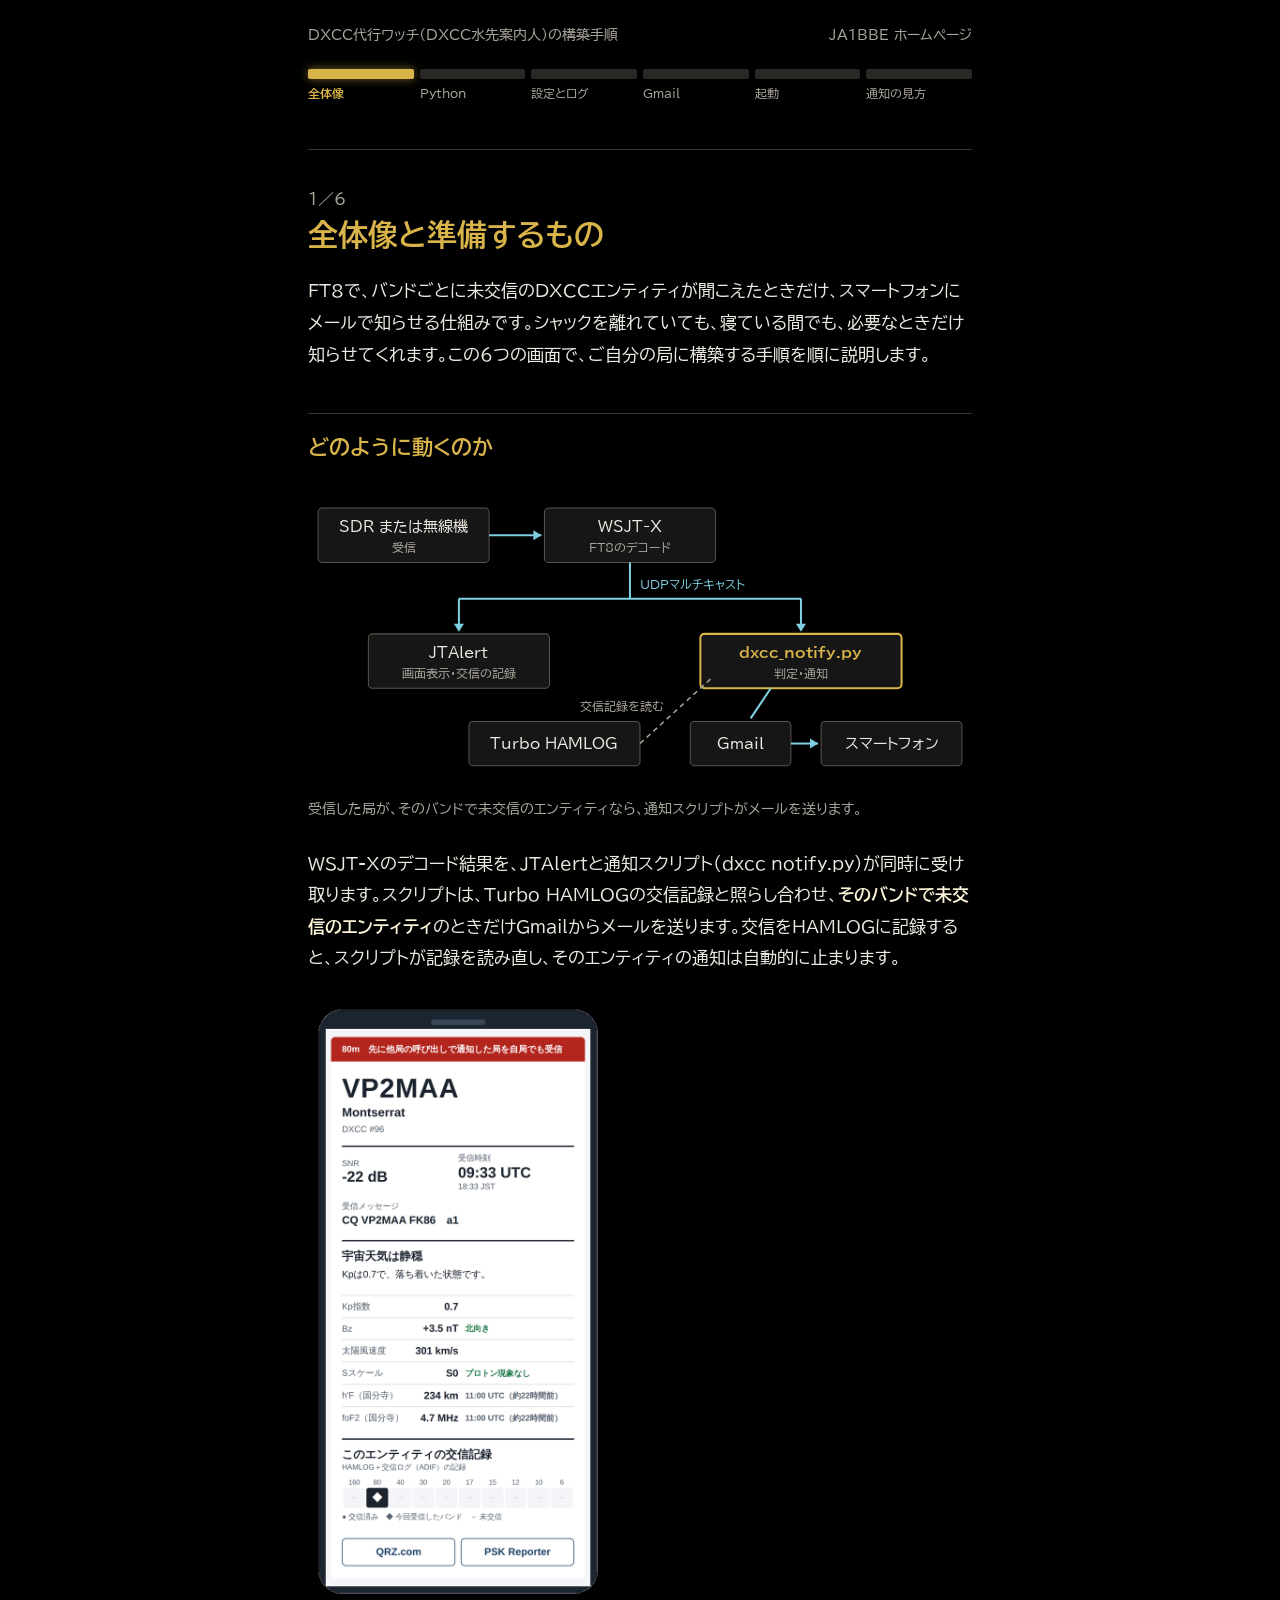
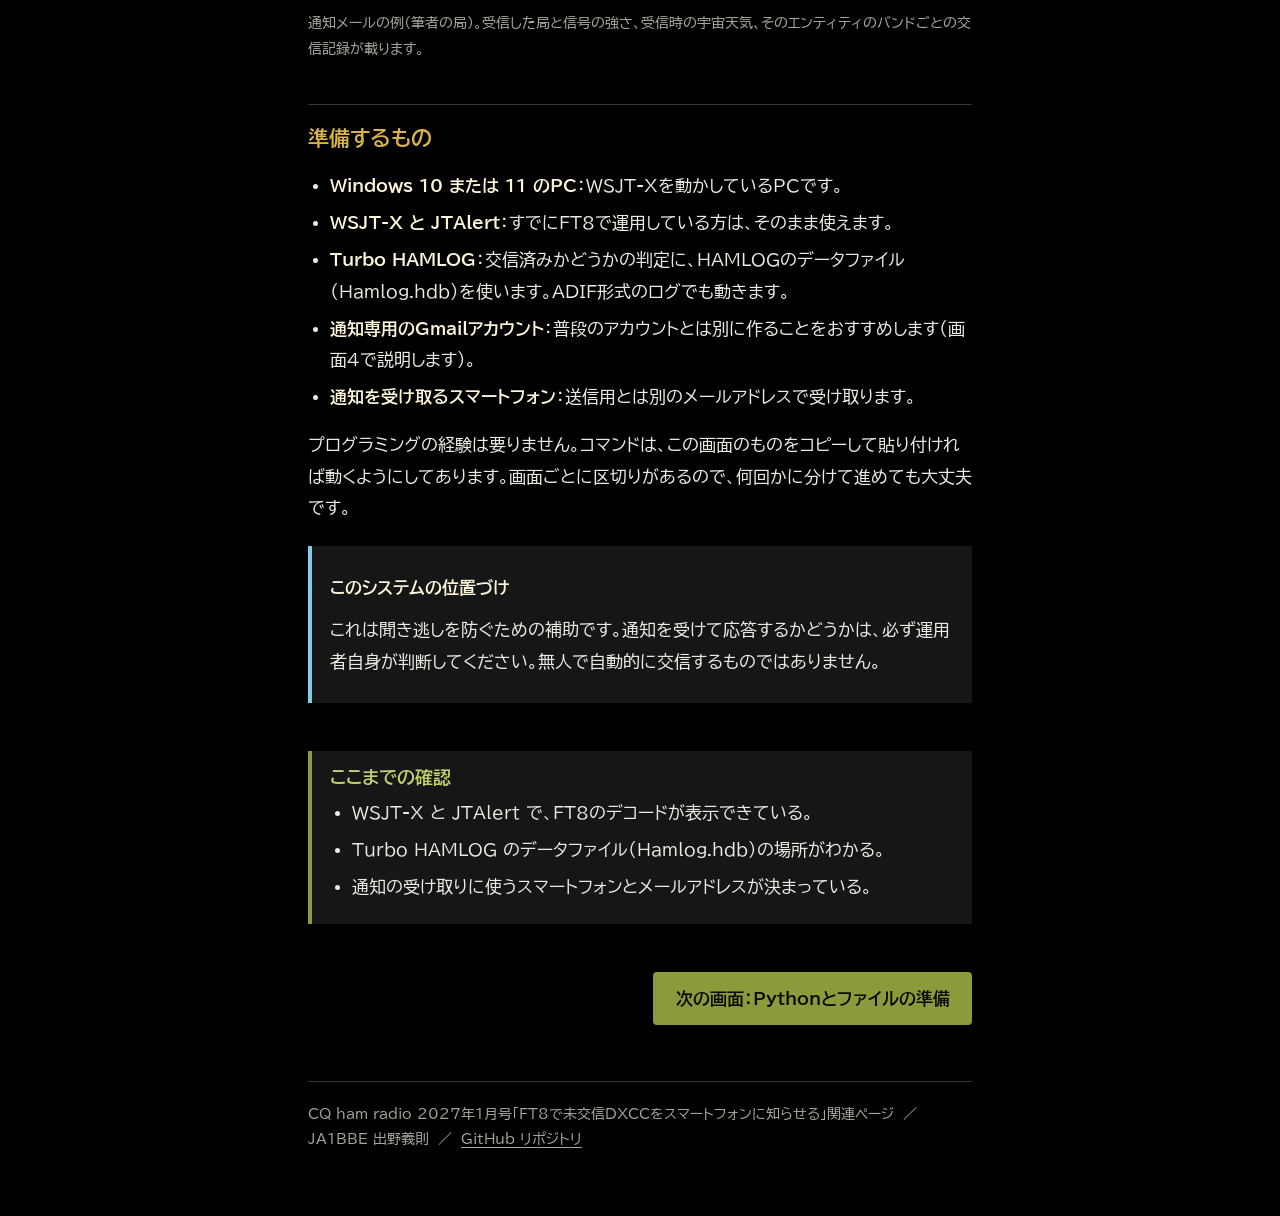
==== docs/index.html @ 47eeafa1 "Add files via upload" ====
<!DOCTYPE html>
<html lang="ja">
<head>
<meta charset="utf-8">
<meta name="viewport" content="width=device-width, initial-scale=1, viewport-fit=cover">
<title>全体像と準備するもの（1／6）｜DXCC代行ワッチの構築手順</title>
<link rel="preconnect" href="https://fonts.googleapis.com">
<link rel="preconnect" href="https://fonts.gstatic.com" crossorigin>
<link href="https://fonts.googleapis.com/css2?family=BIZ+UDGothic&family=BIZ+UDPGothic:wght@400;700&display=swap" rel="stylesheet">
<link rel="stylesheet" href="style.css">
</head>
<body>
<div class="wrap">
<header class="top">
<div class="site"><a href="index.html">DXCC代行ワッチ（DXCC水先案内人）の構築手順</a><a href="https://ja1bbe.wixsite.com/mysite">JA1BBE ホームページ</a></div>
<nav aria-label="手順の進み具合"><ol class="meter"><li class="now"><a href="index.html" aria-current="step"><span>全体像</span></a></li><li class=""><a href="step2.html"><span>Python</span></a></li><li class=""><a href="step3.html"><span>設定とログ</span></a></li><li class=""><a href="step4.html"><span>Gmail</span></a></li><li class=""><a href="step5.html"><span>起動</span></a></li><li class=""><a href="step6.html"><span>通知の見方</span></a></li></ol></nav>
</header>
<main>
<p class="step">1／6</p>
<h1>全体像と準備するもの</h1>

<p class="lead">FT8で、バンドごとに未交信のDXCCエンティティが聞こえたときだけ、スマートフォンにメールで知らせる仕組みです。シャックを離れていても、寝ている間でも、必要なときだけ知らせてくれます。この6つの画面で、ご自分の局に構築する手順を順に説明します。</p>

<h2>どのように動くのか</h2>
<figure>
<svg viewBox="0 0 660 300" role="img" aria-label="システム構成図。受信機からWSJT-Xへ、WSJT-XからUDPマルチキャストでJTAlertと通知スクリプトへ、通知スクリプトからGmail経由でスマートフォンへ。通知スクリプトはHAMLOGの交信記録を読む。">
 <g font-family="BIZ UDPGothic, sans-serif" font-size="15" fill="#EDEAE2">
  <rect x="10" y="20" width="170" height="54" rx="4" fill="#161616" stroke="#5A554B"/>
  <text x="95" y="44" text-anchor="middle">SDR または無線機</text><text x="95" y="64" text-anchor="middle" font-size="12" fill="#A9A59B">受信</text>
  <rect x="235" y="20" width="170" height="54" rx="4" fill="#161616" stroke="#5A554B"/>
  <text x="320" y="44" text-anchor="middle">WSJT-X</text><text x="320" y="64" text-anchor="middle" font-size="12" fill="#A9A59B">FT8のデコード</text>
  <line x1="180" y1="47" x2="232" y2="47" stroke="#7FCFE3" stroke-width="2"/><path d="M232 47 l-8 -5 v10z" fill="#7FCFE3"/>
  <line x1="320" y1="74" x2="320" y2="110" stroke="#7FCFE3" stroke-width="2"/>
  <text x="330" y="100" font-size="12" fill="#7FCFE3">UDPマルチキャスト</text>
  <line x1="150" y1="110" x2="490" y2="110" stroke="#7FCFE3" stroke-width="2"/>
  <line x1="150" y1="110" x2="150" y2="140" stroke="#7FCFE3" stroke-width="2"/><path d="M150 143 l-5 -8 h10z" fill="#7FCFE3"/>
  <line x1="490" y1="110" x2="490" y2="140" stroke="#7FCFE3" stroke-width="2"/><path d="M490 143 l-5 -8 h10z" fill="#7FCFE3"/>
  <rect x="60" y="145" width="180" height="54" rx="4" fill="#161616" stroke="#5A554B"/>
  <text x="150" y="169" text-anchor="middle">JTAlert</text><text x="150" y="189" text-anchor="middle" font-size="12" fill="#A9A59B">画面表示・交信の記録</text>
  <rect x="390" y="145" width="200" height="54" rx="4" fill="#161616" stroke="#D9B44A" stroke-width="2"/>
  <text x="490" y="169" text-anchor="middle" fill="#D9B44A" font-weight="700">dxcc_notify.py</text><text x="490" y="189" text-anchor="middle" font-size="12" fill="#A9A59B">判定・通知</text>
  <rect x="380" y="232" width="100" height="44" rx="4" fill="#161616" stroke="#5A554B"/><text x="430" y="259" text-anchor="middle">Gmail</text>
  <rect x="510" y="232" width="140" height="44" rx="4" fill="#161616" stroke="#5A554B"/><text x="580" y="259" text-anchor="middle">スマートフォン</text>
  <line x1="460" y1="199" x2="440" y2="229" stroke="#7FCFE3" stroke-width="2"/>
  <line x1="480" y1="254" x2="507" y2="254" stroke="#7FCFE3" stroke-width="2"/><path d="M507 254 l-8 -5 v10z" fill="#7FCFE3"/>
  <rect x="160" y="232" width="170" height="44" rx="4" fill="#161616" stroke="#5A554B"/><text x="245" y="259" text-anchor="middle">Turbo HAMLOG</text>
  <line x1="330" y1="254" x2="400" y2="190" stroke="#A9A59B" stroke-width="1.5" stroke-dasharray="5 4"/>
  <text x="270" y="222" font-size="12" fill="#A9A59B">交信記録を読む</text>
 </g>
</svg>
<figcaption>受信した局が、そのバンドで未交信のエンティティなら、通知スクリプトがメールを送ります。</figcaption>
</figure>
<p>WSJT-Xのデコード結果を、JTAlertと通知スクリプト（dxcc_notify.py）が同時に受け取ります。スクリプトは、Turbo HAMLOGの交信記録と照らし合わせ、<strong>そのバンドで未交信のエンティティ</strong>のときだけGmailからメールを送ります。交信をHAMLOGに記録すると、スクリプトが記録を読み直し、そのエンティティの通知は自動的に止まります。</p>
<figure class="shot"><img src="img/notify-rx.png" alt="通知メールの例。80mでモントセラトのVP2MAAを受信したことを知らせ、SNR、受信時刻、受信メッセージ、宇宙天気、このエンティティの交信記録を示している。" width="640" loading="lazy"><figcaption>通知メールの例（筆者の局）。受信した局と信号の強さ、受信時の宇宙天気、そのエンティティのバンドごとの交信記録が載ります。</figcaption></figure>

<h2>準備するもの</h2>
<ul>
<li><strong>Windows 10 または 11 のPC</strong>：WSJT-Xを動かしているPCです。</li>
<li><strong>WSJT-X と JTAlert</strong>：すでにFT8で運用している方は、そのまま使えます。</li>
<li><strong>Turbo HAMLOG</strong>：交信済みかどうかの判定に、HAMLOGのデータファイル（Hamlog.hdb）を使います。ADIF形式のログでも動きます。</li>
<li><strong>通知専用のGmailアカウント</strong>：普段のアカウントとは別に作ることをおすすめします（画面4で説明します）。</li>
<li><strong>通知を受け取るスマートフォン</strong>：送信用とは別のメールアドレスで受け取ります。</li>
</ul>
<p>プログラミングの経験は要りません。コマンドは、この画面のものをコピーして貼り付ければ動くようにしてあります。画面ごとに区切りがあるので、何回かに分けて進めても大丈夫です。</p>

<div class="note"><p><strong>このシステムの位置づけ</strong></p><p>これは聞き逃しを防ぐための補助です。通知を受けて応答するかどうかは、必ず運用者自身が判断してください。無人で自動的に交信するものではありません。</p></div>

<div class="check"><h2>ここまでの確認</h2><ul>
<li>WSJT-X と JTAlert で、FT8のデコードが表示できている。</li>
<li>Turbo HAMLOG のデータファイル（Hamlog.hdb）の場所がわかる。</li>
<li>通知の受け取りに使うスマートフォンとメールアドレスが決まっている。</li></ul></div>

<div class="nav"><a class="btn next" href="step2.html">次の画面：Pythonとファイルの準備</a></div>
</main>
<footer>CQ ham radio 2027年1月号「FT8で未交信DXCCをスマートフォンに知らせる」関連ページ　／　JA1BBE 出野義則　／　<a href="https://github.com/ja1bbe/dxcc-pilot">GitHub リポジトリ</a></footer>
</div>
<script src="copy.js"></script>
</body>
</html>
---- docs/style.css ----
/* DXCC代行ワッチ 構築手順ページ（ホームページに合わせた黒背景・金色の見出し） */
:root {
  --bg: #000000;
  --panel: #161616;
  --ink: #EDEAE2;
  --sub: #A9A59B;
  --gold: #D9B44A;
  --olive: #8C9A3C;
  --coral: #E9806E;
  --aqua: #7FCFE3;
  --rule: #3A3732;
  color-scheme: dark;
}
* { box-sizing: border-box; }
html { scroll-padding-top: env(safe-area-inset-top, 0px); }
body {
  margin: 0;
  padding-top: env(safe-area-inset-top, 0px);
  padding-bottom: env(safe-area-inset-bottom, 0px);
  background: var(--bg);
  color: var(--ink);
  font-family: "BIZ UDPGothic", "Hiragino Sans", "Yu Gothic", Meiryo, sans-serif;
  font-size: 17px;
  line-height: 1.85;
  -webkit-text-size-adjust: 100%;
}
.wrap { max-width: 44rem; margin: 0 auto; padding: 0 1.25rem 4rem; }
a { color: var(--aqua); text-underline-offset: 3px; }
a:focus-visible, button:focus-visible { outline: 3px solid var(--aqua); outline-offset: 3px; }

/* 進み具合の表示 */
.top { padding: 1.4rem 0 1.6rem; border-bottom: 1px solid var(--rule); margin-bottom: 2.2rem; }
.site { display: flex; justify-content: space-between; align-items: baseline; gap: 1rem; flex-wrap: wrap;
        font-size: .9rem; color: var(--sub); }
.site a { color: var(--sub); text-decoration: none; }
.site a:hover { color: var(--ink); }
.meter { display: grid; grid-template-columns: repeat(6, 1fr); gap: 6px; margin-top: .9rem; list-style: none; padding: 0; }
.meter li a { display: block; text-decoration: none; color: var(--sub); font-size: .78rem; line-height: 1.3; }
.meter li a::before { content: ""; display: block; height: 10px; border-radius: 2px; background: #2A2824;
                      margin-bottom: .35rem; }
.meter li.done a::before { background: #6B5A26; }
.meter li.now a::before { background: var(--gold); box-shadow: 0 0 10px rgba(217,180,74,.55); }
.meter li.now a { color: var(--gold); font-weight: 700; }
@media (max-width: 560px) { .meter li a span { display: none; } }

h1, h2, h3 { color: var(--gold); font-weight: 700; line-height: 1.4; }
h1 { font-size: 1.85rem; margin: 0 0 .4rem; }
.step { color: var(--sub); font-size: 1rem; margin: 0; }
.lead { font-size: 1.08rem; margin: 1.2rem 0 2rem; }
h2 { font-size: 1.3rem; margin: 2.6rem 0 .6rem; padding-top: 1.2rem; border-top: 1px solid var(--rule); }
h3 { font-size: 1.08rem; margin: 1.8rem 0 .4rem; }
p { margin: .7rem 0; }
ol, ul { padding-left: 1.4rem; }
li { margin: .35rem 0; }
strong { color: #FFF6DA; }

/* コマンド（コピーボタン付き） */
.cmd { position: relative; margin: .9rem 0; }
.cmd pre { margin: 0; padding: .9rem 1rem; background: var(--panel); border: 1px solid var(--rule);
           border-radius: 4px; overflow-x: auto; font-family: "BIZ UDGothic", Consolas, "MS Gothic", monospace;
           font-size: .92rem; line-height: 1.6; color: #F3EFE4; white-space: pre; }
.cmd:not(.tree):not(.out) pre { padding-right: 4.8rem; }
.cmd button { position: absolute; top: .5rem; right: .5rem; font: inherit; font-size: .8rem; padding: .2rem .7rem;
              background: transparent; color: var(--aqua); border: 1px solid var(--aqua); border-radius: 3px; cursor: pointer; }
.cmd button.ok { color: var(--olive); border-color: var(--olive); }
code { font-family: "BIZ UDGothic", Consolas, monospace; font-size: .92em; background: var(--panel);
       padding: .05rem .35rem; border-radius: 3px; }
.out pre { color: var(--sub); }

/* 表 */
.tbl { overflow-x: auto; margin: 1rem 0; }
table { border-collapse: collapse; width: 100%; font-size: .95rem; }
th, td { text-align: left; vertical-align: top; padding: .5rem .7rem; border-bottom: 1px solid var(--rule); }
th { color: var(--gold); font-weight: 700; white-space: nowrap; }

/* 囲み */
.note, .warn, .check { margin: 1.4rem 0; padding: .9rem 1.1rem; border-left: 4px solid; background: var(--panel); }
.note { border-color: var(--aqua); }
.warn { border-color: var(--coral); }
.warn strong:first-child { color: var(--coral); }
.check { border-color: var(--olive); margin-top: 3rem; }
.check h2 { border: 0; margin: 0 0 .3rem; padding: 0; font-size: 1.15rem; color: #C4D06A; }
.check ul { margin: .4rem 0; }

/* 図 */
figure { margin: 1.6rem 0; }
figcaption { color: var(--sub); font-size: .88rem; margin-top: .4rem; }
.ph { border: 1px dashed #5A554B; padding: 2.2rem 1rem; text-align: center; color: var(--sub); font-size: .9rem; }
svg { max-width: 100%; height: auto; display: block; }
.tree pre { color: #F3EFE4; }

/* 前後の画面へ */
.nav { display: flex; justify-content: space-between; gap: 1rem; margin-top: 3rem; flex-wrap: wrap; }
.btn { display: inline-block; padding: .7rem 1.4rem; border-radius: 4px; font-weight: 700; text-decoration: none; }
.btn.next { background: var(--olive); color: #0A0A00; margin-left: auto; }
.btn.back { border: 1px solid var(--aqua); color: var(--aqua); }
.btn:hover { filter: brightness(1.12); }
footer { margin-top: 3.5rem; padding-top: 1.2rem; border-top: 1px solid var(--rule); color: var(--sub); font-size: .85rem; }
footer a { color: var(--sub); }
@media (prefers-reduced-motion: reduce) { * { transition: none !important; } }

/* 通知メールの画面（スマートフォンの縦長の図） */
.shot img { display: block; width: 100%; max-width: 300px; height: auto; border-radius: 6px; }
.shots { display: grid; grid-template-columns: repeat(auto-fit, minmax(190px, 1fr)); gap: 1.2rem; margin: 1.6rem 0; }
.shots figure { margin: 0; }
.shots img { display: block; width: 100%; height: auto; border-radius: 6px; }
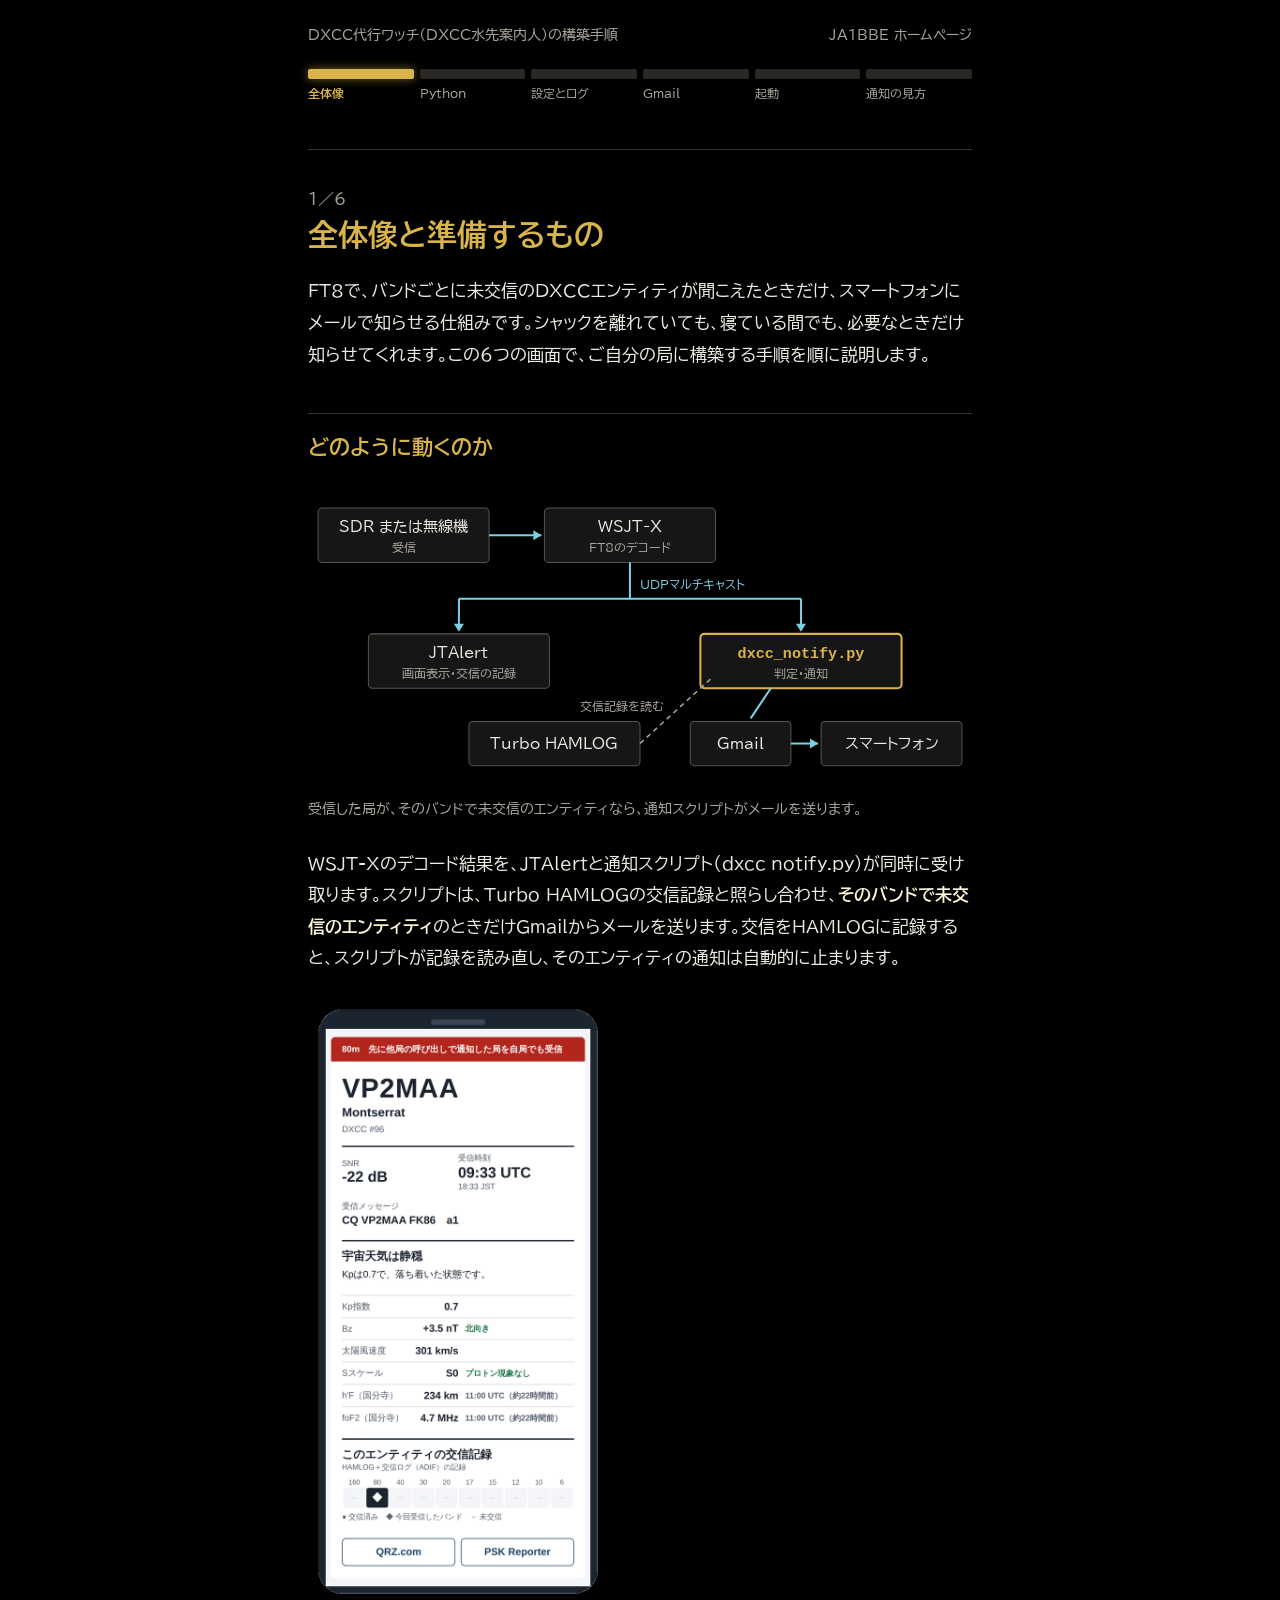
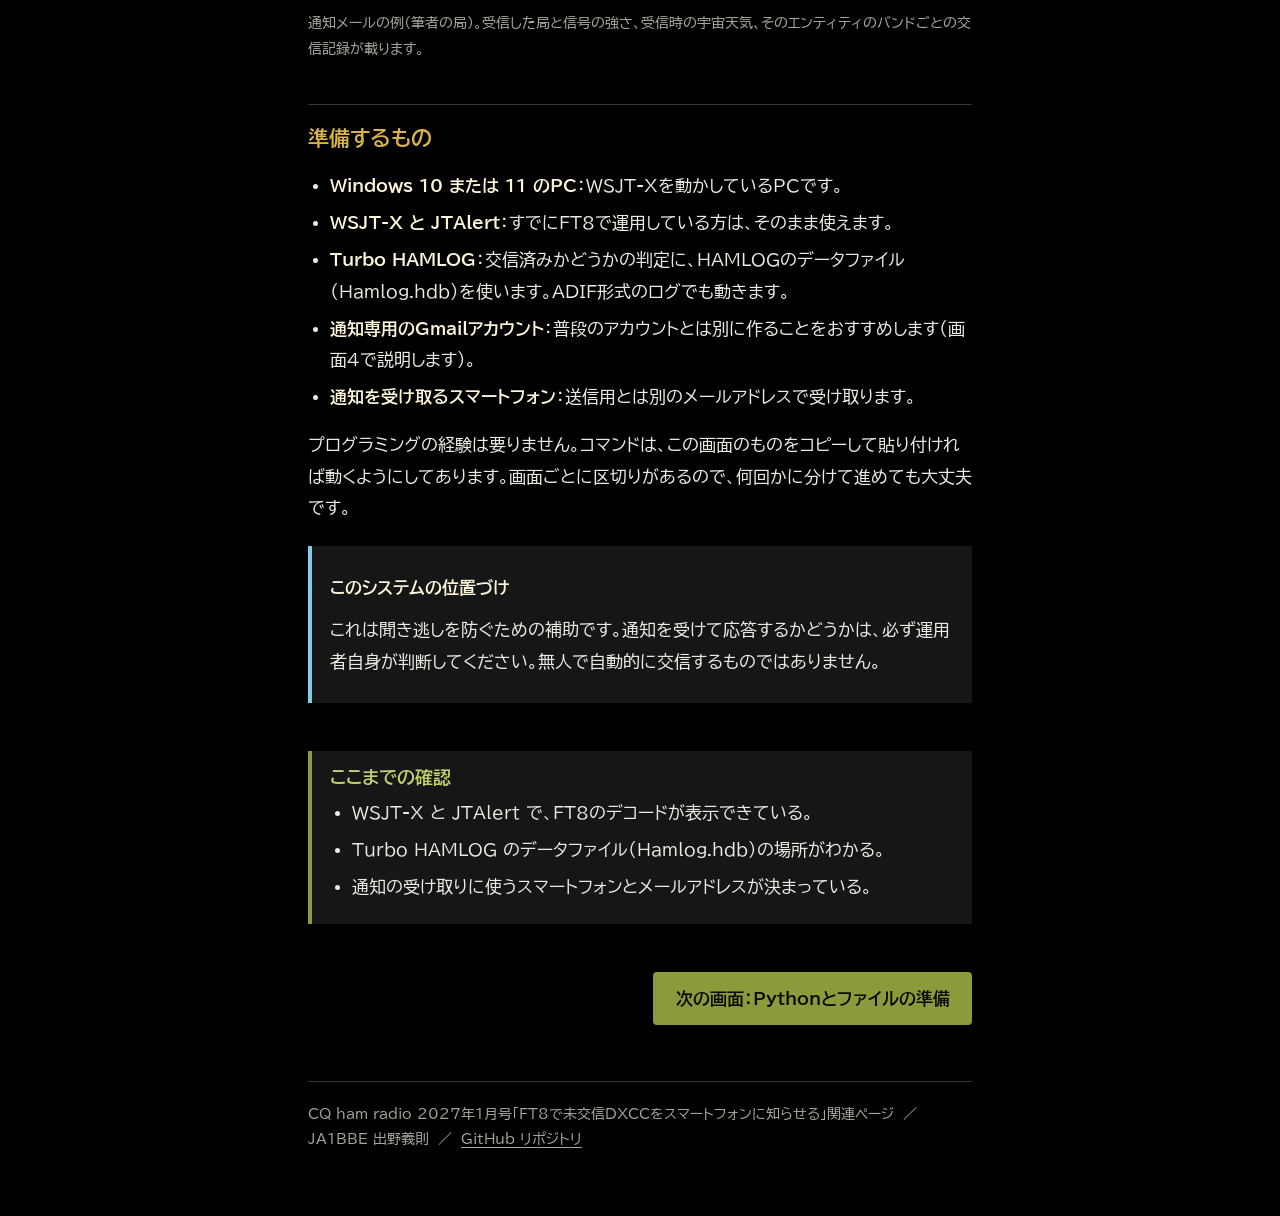
==== commit d15bb26c: "Add files via upload" ====
--- a/docs/index.html
+++ b/docs/index.html
@@ -38,7 +38,7 @@
   <rect x="60" y="145" width="180" height="54" rx="4" fill="#161616" stroke="#5A554B"/>
   <text x="150" y="169" text-anchor="middle">JTAlert</text><text x="150" y="189" text-anchor="middle" font-size="12" fill="#A9A59B">画面表示・交信の記録</text>
   <rect x="390" y="145" width="200" height="54" rx="4" fill="#161616" stroke="#D9B44A" stroke-width="2"/>
-  <text x="490" y="169" text-anchor="middle" fill="#D9B44A" font-weight="700">dxcc_notify.py</text><text x="490" y="189" text-anchor="middle" font-size="12" fill="#A9A59B">判定・通知</text>
+  <text x="490" y="169" text-anchor="middle" fill="#D9B44A" font-weight="700" font-family="Consolas, Menlo, monospace">dxcc_notify.py</text><text x="490" y="189" text-anchor="middle" font-size="12" fill="#A9A59B">判定・通知</text>
   <rect x="380" y="232" width="100" height="44" rx="4" fill="#161616" stroke="#5A554B"/><text x="430" y="259" text-anchor="middle">Gmail</text>
   <rect x="510" y="232" width="140" height="44" rx="4" fill="#161616" stroke="#5A554B"/><text x="580" y="259" text-anchor="middle">スマートフォン</text>
   <line x1="460" y1="199" x2="440" y2="229" stroke="#7FCFE3" stroke-width="2"/>
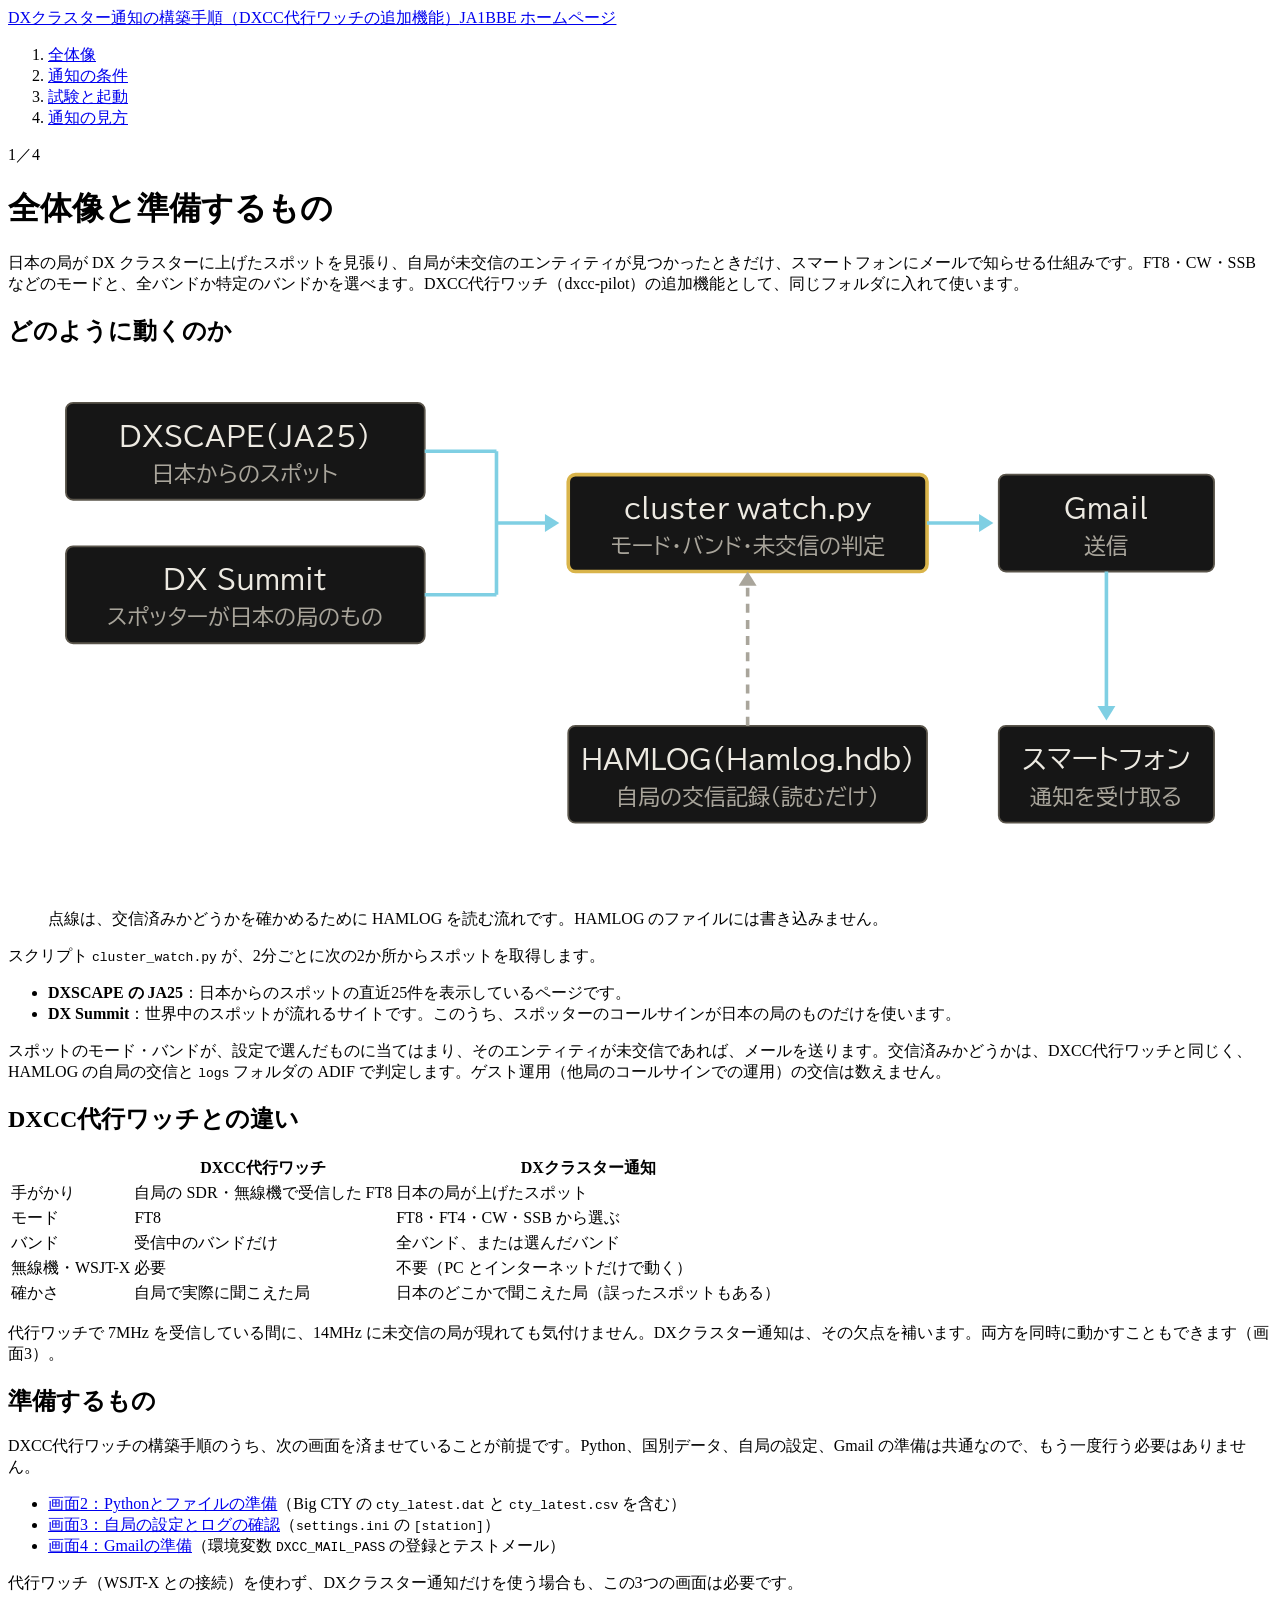
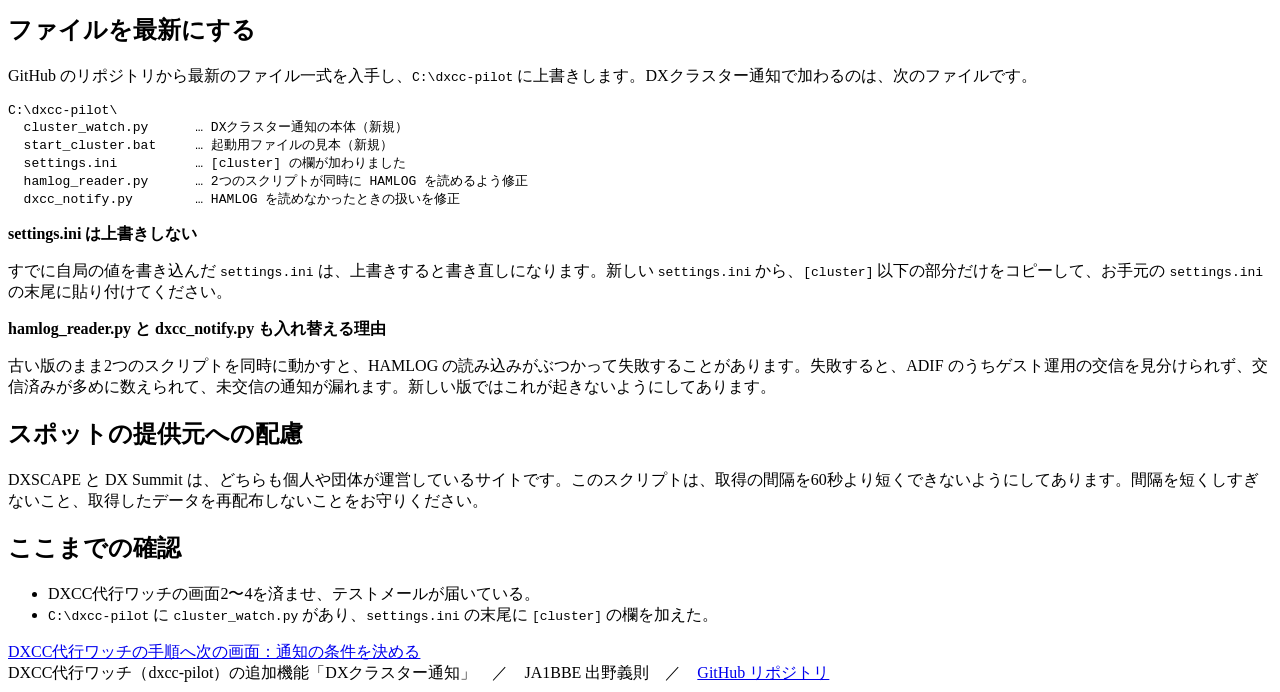
==== commit 2c45bdd6: "Add files via upload" ====
--- a/docs/index.html
+++ b/docs/index.html
@@ -3,77 +3,99 @@
 <head>
 <meta charset="utf-8">
 <meta name="viewport" content="width=device-width, initial-scale=1, viewport-fit=cover">
-<title>全体像と準備するもの（1／6）｜DXCC代行ワッチの構築手順</title>
+<title>全体像と準備するもの（1／4）｜DXクラスター通知の構築手順（DXCC代行ワッチの追加機能）</title>
 <link rel="preconnect" href="https://fonts.googleapis.com">
 <link rel="preconnect" href="https://fonts.gstatic.com" crossorigin>
 <link href="https://fonts.googleapis.com/css2?family=BIZ+UDGothic&family=BIZ+UDPGothic:wght@400;700&display=swap" rel="stylesheet">
-<link rel="stylesheet" href="style.css">
+<link rel="stylesheet" href="../style.css">
+<style>.meter { grid-template-columns: repeat(4, 1fr); }</style>
 </head>
 <body>
 <div class="wrap">
 <header class="top">
-<div class="site"><a href="index.html">DXCC代行ワッチ（DXCC水先案内人）の構築手順</a><a href="https://ja1bbe.wixsite.com/mysite">JA1BBE ホームページ</a></div>
-<nav aria-label="手順の進み具合"><ol class="meter"><li class="now"><a href="index.html" aria-current="step"><span>全体像</span></a></li><li class=""><a href="step2.html"><span>Python</span></a></li><li class=""><a href="step3.html"><span>設定とログ</span></a></li><li class=""><a href="step4.html"><span>Gmail</span></a></li><li class=""><a href="step5.html"><span>起動</span></a></li><li class=""><a href="step6.html"><span>通知の見方</span></a></li></ol></nav>
+<div class="site"><a href="index.html">DXクラスター通知の構築手順（DXCC代行ワッチの追加機能）</a><a href="https://ja1bbe.wixsite.com/mysite">JA1BBE ホームページ</a></div>
+<nav aria-label="手順の進み具合"><ol class="meter"><li class="now"><a href="index.html" aria-current="step"><span>全体像</span></a></li><li class=""><a href="step2.html"><span>通知の条件</span></a></li><li class=""><a href="step3.html"><span>試験と起動</span></a></li><li class=""><a href="step4.html"><span>通知の見方</span></a></li></ol></nav>
 </header>
 <main>
-<p class="step">1／6</p>
+<p class="step">1／4</p>
 <h1>全体像と準備するもの</h1>
 
-<p class="lead">FT8で、バンドごとに未交信のDXCCエンティティが聞こえたときだけ、スマートフォンにメールで知らせる仕組みです。シャックを離れていても、寝ている間でも、必要なときだけ知らせてくれます。この6つの画面で、ご自分の局に構築する手順を順に説明します。</p>
+<p class="lead">日本の局が DX クラスターに上げたスポットを見張り、自局が未交信のエンティティが見つかったときだけ、スマートフォンにメールで知らせる仕組みです。FT8・CW・SSB などのモードと、全バンドか特定のバンドかを選べます。DXCC代行ワッチ（dxcc-pilot）の追加機能として、同じフォルダに入れて使います。</p>
 
 <h2>どのように動くのか</h2>
 <figure>
-<svg viewBox="0 0 660 300" role="img" aria-label="システム構成図。受信機からWSJT-Xへ、WSJT-XからUDPマルチキャストでJTAlertと通知スクリプトへ、通知スクリプトからGmail経由でスマートフォンへ。通知スクリプトはHAMLOGの交信記録を読む。">
+<svg viewBox="0 0 660 300" role="img" aria-label="構成図。DXSCAPEとDX Summitの日本の局のスポットを、cluster_watch.py が定期的に取得し、HAMLOGの交信記録と比べて、未交信ならGmail経由でスマートフォンに知らせる。">
  <g font-family="BIZ UDPGothic, sans-serif" font-size="15" fill="#EDEAE2">
-  <rect x="10" y="20" width="170" height="54" rx="4" fill="#161616" stroke="#5A554B"/>
-  <text x="95" y="44" text-anchor="middle">SDR または無線機</text><text x="95" y="64" text-anchor="middle" font-size="12" fill="#A9A59B">受信</text>
-  <rect x="235" y="20" width="170" height="54" rx="4" fill="#161616" stroke="#5A554B"/>
-  <text x="320" y="44" text-anchor="middle">WSJT-X</text><text x="320" y="64" text-anchor="middle" font-size="12" fill="#A9A59B">FT8のデコード</text>
-  <line x1="180" y1="47" x2="232" y2="47" stroke="#7FCFE3" stroke-width="2"/><path d="M232 47 l-8 -5 v10z" fill="#7FCFE3"/>
-  <line x1="320" y1="74" x2="320" y2="110" stroke="#7FCFE3" stroke-width="2"/>
-  <text x="330" y="100" font-size="12" fill="#7FCFE3">UDPマルチキャスト</text>
-  <line x1="150" y1="110" x2="490" y2="110" stroke="#7FCFE3" stroke-width="2"/>
-  <line x1="150" y1="110" x2="150" y2="140" stroke="#7FCFE3" stroke-width="2"/><path d="M150 143 l-5 -8 h10z" fill="#7FCFE3"/>
-  <line x1="490" y1="110" x2="490" y2="140" stroke="#7FCFE3" stroke-width="2"/><path d="M490 143 l-5 -8 h10z" fill="#7FCFE3"/>
-  <rect x="60" y="145" width="180" height="54" rx="4" fill="#161616" stroke="#5A554B"/>
-  <text x="150" y="169" text-anchor="middle">JTAlert</text><text x="150" y="189" text-anchor="middle" font-size="12" fill="#A9A59B">画面表示・交信の記録</text>
-  <rect x="390" y="145" width="200" height="54" rx="4" fill="#161616" stroke="#D9B44A" stroke-width="2"/>
-  <text x="490" y="169" text-anchor="middle" fill="#D9B44A" font-weight="700" font-family="Consolas, Menlo, monospace">dxcc_notify.py</text><text x="490" y="189" text-anchor="middle" font-size="12" fill="#A9A59B">判定・通知</text>
-  <rect x="380" y="232" width="100" height="44" rx="4" fill="#161616" stroke="#5A554B"/><text x="430" y="259" text-anchor="middle">Gmail</text>
-  <rect x="510" y="232" width="140" height="44" rx="4" fill="#161616" stroke="#5A554B"/><text x="580" y="259" text-anchor="middle">スマートフォン</text>
-  <line x1="460" y1="199" x2="440" y2="229" stroke="#7FCFE3" stroke-width="2"/>
-  <line x1="480" y1="254" x2="507" y2="254" stroke="#7FCFE3" stroke-width="2"/><path d="M507 254 l-8 -5 v10z" fill="#7FCFE3"/>
-  <rect x="160" y="232" width="170" height="44" rx="4" fill="#161616" stroke="#5A554B"/><text x="245" y="259" text-anchor="middle">Turbo HAMLOG</text>
-  <line x1="330" y1="254" x2="400" y2="190" stroke="#A9A59B" stroke-width="1.5" stroke-dasharray="5 4"/>
-  <text x="270" y="222" font-size="12" fill="#A9A59B">交信記録を読む</text>
+  <rect x="10" y="20" width="200" height="54" rx="4" fill="#161616" stroke="#5A554B"/>
+  <text x="110" y="44" text-anchor="middle">DXSCAPE（JA25）</text><text x="110" y="64" text-anchor="middle" font-size="12" fill="#A9A59B">日本からのスポット</text>
+  <rect x="10" y="100" width="200" height="54" rx="4" fill="#161616" stroke="#5A554B"/>
+  <text x="110" y="124" text-anchor="middle">DX Summit</text><text x="110" y="144" text-anchor="middle" font-size="12" fill="#A9A59B">スポッターが日本の局のもの</text>
+  <line x1="210" y1="47" x2="250" y2="47" stroke="#7FCFE3" stroke-width="2"/><line x1="210" y1="127" x2="250" y2="127" stroke="#7FCFE3" stroke-width="2"/>
+  <line x1="250" y1="47" x2="250" y2="127" stroke="#7FCFE3" stroke-width="2"/><line x1="250" y1="87" x2="282" y2="87" stroke="#7FCFE3" stroke-width="2"/><path d="M285 87 l-8 -5 v10z" fill="#7FCFE3"/>
+  <rect x="290" y="60" width="200" height="54" rx="4" fill="#161616" stroke="#D9B44A" stroke-width="2"/>
+  <text x="390" y="84" text-anchor="middle">cluster_watch.py</text><text x="390" y="104" text-anchor="middle" font-size="12" fill="#A9A59B">モード・バンド・未交信の判定</text>
+  <rect x="290" y="200" width="200" height="54" rx="4" fill="#161616" stroke="#5A554B"/>
+  <text x="390" y="224" text-anchor="middle">HAMLOG（Hamlog.hdb）</text><text x="390" y="244" text-anchor="middle" font-size="12" fill="#A9A59B">自局の交信記録（読むだけ）</text>
+  <line x1="390" y1="200" x2="390" y2="117" stroke="#A9A59B" stroke-width="2" stroke-dasharray="5 4"/><path d="M390 114 l-5 8 h10z" fill="#A9A59B"/>
+  <rect x="530" y="60" width="120" height="54" rx="4" fill="#161616" stroke="#5A554B"/>
+  <text x="590" y="84" text-anchor="middle">Gmail</text><text x="590" y="104" text-anchor="middle" font-size="12" fill="#A9A59B">送信</text>
+  <line x1="490" y1="87" x2="524" y2="87" stroke="#7FCFE3" stroke-width="2"/><path d="M527 87 l-8 -5 v10z" fill="#7FCFE3"/>
+  <rect x="530" y="200" width="120" height="54" rx="4" fill="#161616" stroke="#5A554B"/>
+  <text x="590" y="224" text-anchor="middle">スマートフォン</text><text x="590" y="244" text-anchor="middle" font-size="12" fill="#A9A59B">通知を受け取る</text>
+  <line x1="590" y1="114" x2="590" y2="194" stroke="#7FCFE3" stroke-width="2"/><path d="M590 197 l-5 -8 h10z" fill="#7FCFE3"/>
  </g>
 </svg>
-<figcaption>受信した局が、そのバンドで未交信のエンティティなら、通知スクリプトがメールを送ります。</figcaption>
+<figcaption>点線は、交信済みかどうかを確かめるために HAMLOG を読む流れです。HAMLOG のファイルには書き込みません。</figcaption>
 </figure>
-<p>WSJT-Xのデコード結果を、JTAlertと通知スクリプト（dxcc_notify.py）が同時に受け取ります。スクリプトは、Turbo HAMLOGの交信記録と照らし合わせ、<strong>そのバンドで未交信のエンティティ</strong>のときだけGmailからメールを送ります。交信をHAMLOGに記録すると、スクリプトが記録を読み直し、そのエンティティの通知は自動的に止まります。</p>
-<figure class="shot"><img src="img/notify-rx.png" alt="通知メールの例。80mでモントセラトのVP2MAAを受信したことを知らせ、SNR、受信時刻、受信メッセージ、宇宙天気、このエンティティの交信記録を示している。" width="640" loading="lazy"><figcaption>通知メールの例（筆者の局）。受信した局と信号の強さ、受信時の宇宙天気、そのエンティティのバンドごとの交信記録が載ります。</figcaption></figure>
+<p>スクリプト <code>cluster_watch.py</code> が、2分ごとに次の2か所からスポットを取得します。</p>
+<ul>
+<li><strong>DXSCAPE の JA25</strong>：日本からのスポットの直近25件を表示しているページです。</li>
+<li><strong>DX Summit</strong>：世界中のスポットが流れるサイトです。このうち、スポッターのコールサインが日本の局のものだけを使います。</li>
+</ul>
+<p>スポットのモード・バンドが、設定で選んだものに当てはまり、そのエンティティが未交信であれば、メールを送ります。交信済みかどうかは、DXCC代行ワッチと同じく、HAMLOG の自局の交信と <code>logs</code> フォルダの ADIF で判定します。ゲスト運用（他局のコールサインでの運用）の交信は数えません。</p>
+
+<h2>DXCC代行ワッチとの違い</h2>
+<div class="tbl"><table>
+<tr><th></th><th>DXCC代行ワッチ</th><th>DXクラスター通知</th></tr>
+<tr><td>手がかり</td><td>自局の SDR・無線機で受信した FT8</td><td>日本の局が上げたスポット</td></tr>
+<tr><td>モード</td><td>FT8</td><td>FT8・FT4・CW・SSB から選ぶ</td></tr>
+<tr><td>バンド</td><td>受信中のバンドだけ</td><td>全バンド、または選んだバンド</td></tr>
+<tr><td>無線機・WSJT-X</td><td>必要</td><td>不要（PC とインターネットだけで動く）</td></tr>
+<tr><td>確かさ</td><td>自局で実際に聞こえた局</td><td>日本のどこかで聞こえた局（誤ったスポットもある）</td></tr>
+</table></div>
+<p>代行ワッチで 7MHz を受信している間に、14MHz に未交信の局が現れても気付けません。DXクラスター通知は、その欠点を補います。両方を同時に動かすこともできます（画面3）。</p>
 
 <h2>準備するもの</h2>
+<p>DXCC代行ワッチの構築手順のうち、次の画面を済ませていることが前提です。Python、国別データ、自局の設定、Gmail の準備は共通なので、もう一度行う必要はありません。</p>
 <ul>
-<li><strong>Windows 10 または 11 のPC</strong>：WSJT-Xを動かしているPCです。</li>
-<li><strong>WSJT-X と JTAlert</strong>：すでにFT8で運用している方は、そのまま使えます。</li>
-<li><strong>Turbo HAMLOG</strong>：交信済みかどうかの判定に、HAMLOGのデータファイル（Hamlog.hdb）を使います。ADIF形式のログでも動きます。</li>
-<li><strong>通知専用のGmailアカウント</strong>：普段のアカウントとは別に作ることをおすすめします（画面4で説明します）。</li>
-<li><strong>通知を受け取るスマートフォン</strong>：送信用とは別のメールアドレスで受け取ります。</li>
+<li><a href="../step2.html">画面2：Pythonとファイルの準備</a>（Big CTY の <code>cty_latest.dat</code> と <code>cty_latest.csv</code> を含む）</li>
+<li><a href="../step3.html">画面3：自局の設定とログの確認</a>（<code>settings.ini</code> の <code>[station]</code>）</li>
+<li><a href="../step4.html">画面4：Gmailの準備</a>（環境変数 <code>DXCC_MAIL_PASS</code> の登録とテストメール）</li>
 </ul>
-<p>プログラミングの経験は要りません。コマンドは、この画面のものをコピーして貼り付ければ動くようにしてあります。画面ごとに区切りがあるので、何回かに分けて進めても大丈夫です。</p>
+<p>代行ワッチ（WSJT-X との接続）を使わず、DXクラスター通知だけを使う場合も、この3つの画面は必要です。</p>
 
-<div class="note"><p><strong>このシステムの位置づけ</strong></p><p>これは聞き逃しを防ぐための補助です。通知を受けて応答するかどうかは、必ず運用者自身が判断してください。無人で自動的に交信するものではありません。</p></div>
+<h2>ファイルを最新にする</h2>
+<p>GitHub のリポジトリから最新のファイル一式を入手し、<code>C:\dxcc-pilot</code> に上書きします。DXクラスター通知で加わるのは、次のファイルです。</p>
+<div class="cmd tree"><pre>C:\dxcc-pilot\
+  cluster_watch.py      … DXクラスター通知の本体（新規）
+  start_cluster.bat     … 起動用ファイルの見本（新規）
+  settings.ini          … [cluster] の欄が加わりました
+  hamlog_reader.py      … 2つのスクリプトが同時に HAMLOG を読めるよう修正
+  dxcc_notify.py        … HAMLOG を読めなかったときの扱いを修正</pre></div>
+<div class="warn"><p><strong>settings.ini は上書きしない</strong></p><p>すでに自局の値を書き込んだ <code>settings.ini</code> は、上書きすると書き直しになります。新しい <code>settings.ini</code> から、<code>[cluster]</code> 以下の部分だけをコピーして、お手元の <code>settings.ini</code> の末尾に貼り付けてください。</p></div>
+<div class="note"><p><strong>hamlog_reader.py と dxcc_notify.py も入れ替える理由</strong></p><p>古い版のまま2つのスクリプトを同時に動かすと、HAMLOG の読み込みがぶつかって失敗することがあります。失敗すると、ADIF のうちゲスト運用の交信を見分けられず、交信済みが多めに数えられて、未交信の通知が漏れます。新しい版ではこれが起きないようにしてあります。</p></div>
+
+<h2>スポットの提供元への配慮</h2>
+<p>DXSCAPE と DX Summit は、どちらも個人や団体が運営しているサイトです。このスクリプトは、取得の間隔を60秒より短くできないようにしてあります。間隔を短くしすぎないこと、取得したデータを再配布しないことをお守りください。</p>
 
 <div class="check"><h2>ここまでの確認</h2><ul>
-<li>WSJT-X と JTAlert で、FT8のデコードが表示できている。</li>
-<li>Turbo HAMLOG のデータファイル（Hamlog.hdb）の場所がわかる。</li>
-<li>通知の受け取りに使うスマートフォンとメールアドレスが決まっている。</li></ul></div>
+<li>DXCC代行ワッチの画面2〜4を済ませ、テストメールが届いている。</li>
+<li><code>C:\dxcc-pilot</code> に <code>cluster_watch.py</code> があり、<code>settings.ini</code> の末尾に <code>[cluster]</code> の欄を加えた。</li></ul></div>
 
-<div class="nav"><a class="btn next" href="step2.html">次の画面：Pythonとファイルの準備</a></div>
+<div class="nav"><a class="btn back" href="../index.html">DXCC代行ワッチの手順へ</a><a class="btn next" href="step2.html">次の画面：通知の条件を決める</a></div>
 </main>
-<footer>CQ ham radio 2027年1月号「FT8で未交信DXCCをスマートフォンに知らせる」関連ページ　／　JA1BBE 出野義則　／　<a href="https://github.com/ja1bbe/dxcc-pilot">GitHub リポジトリ</a></footer>
+<footer>DXCC代行ワッチ（dxcc-pilot）の追加機能「DXクラスター通知」　／　JA1BBE 出野義則　／　<a href="https://github.com/ja1bbe/dxcc-pilot">GitHub リポジトリ</a></footer>
 </div>
-<script src="copy.js"></script>
+<script src="../copy.js"></script>
 </body>
 </html>
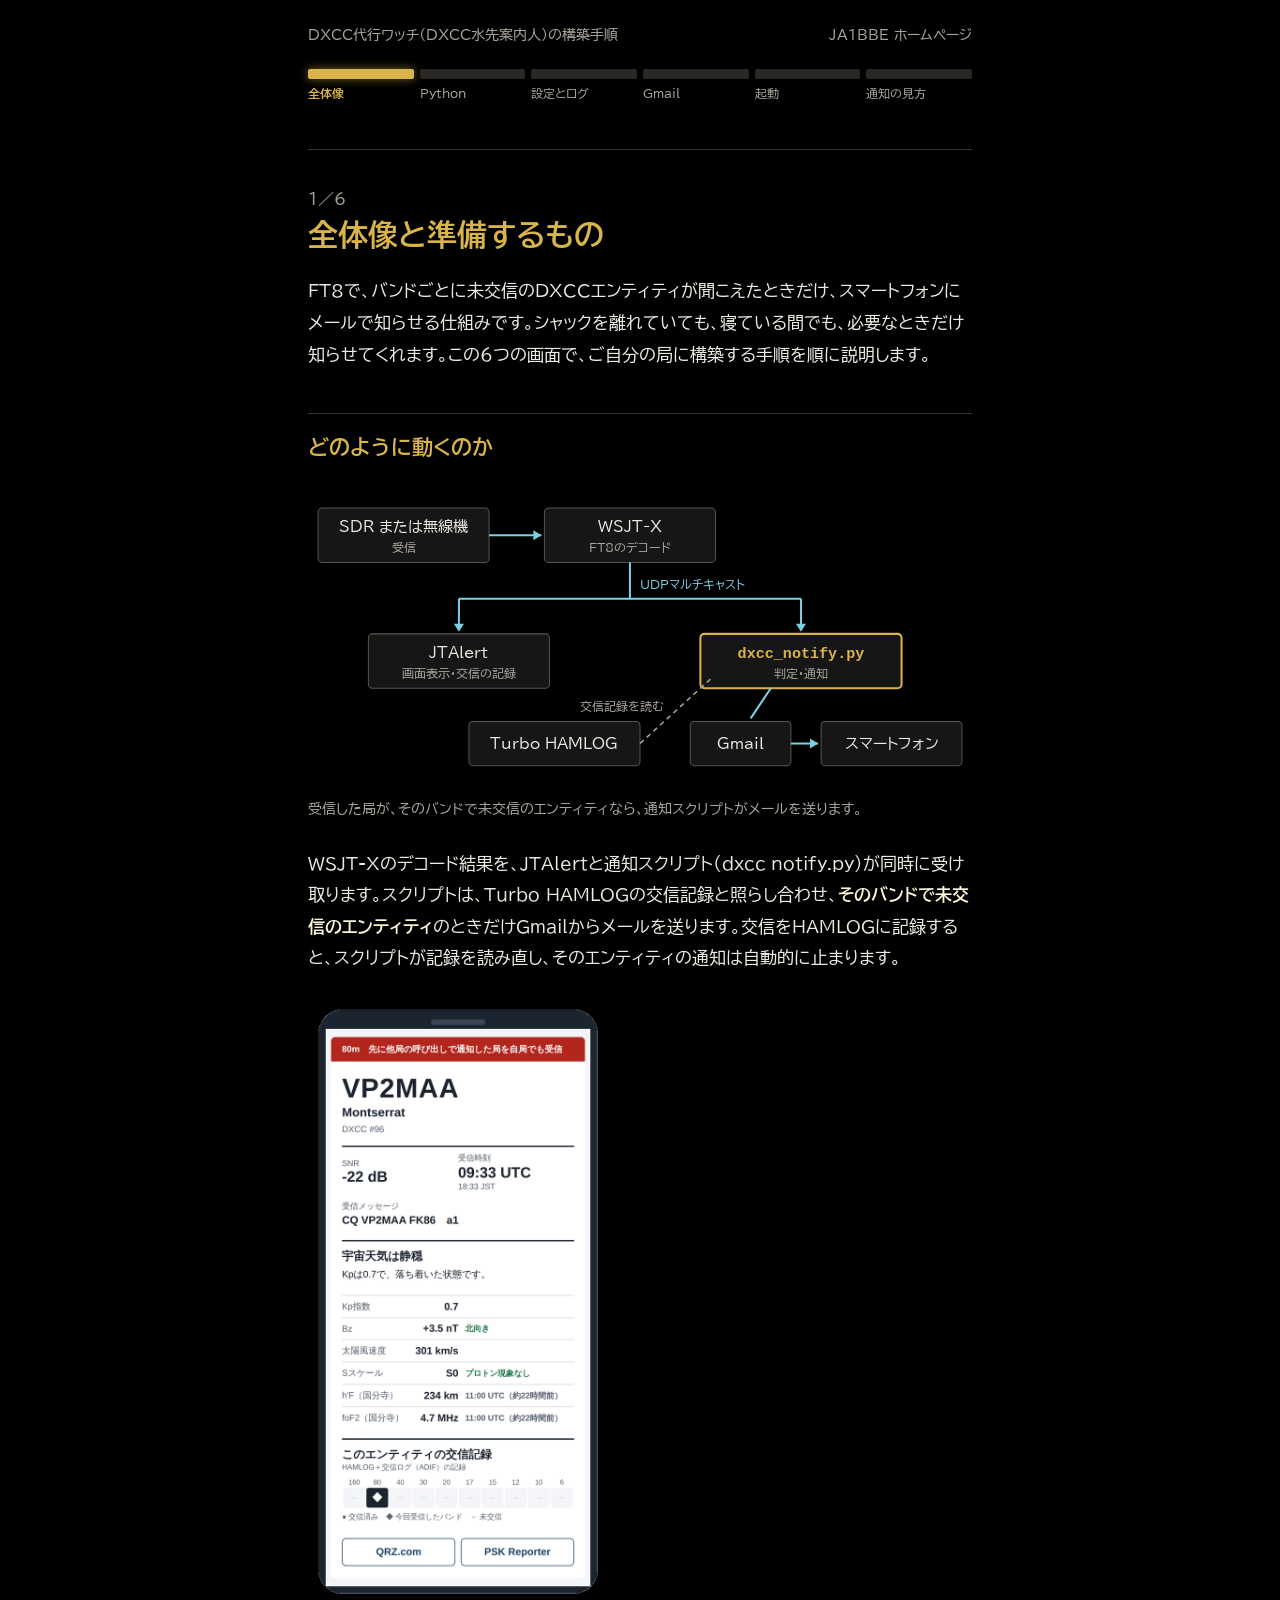
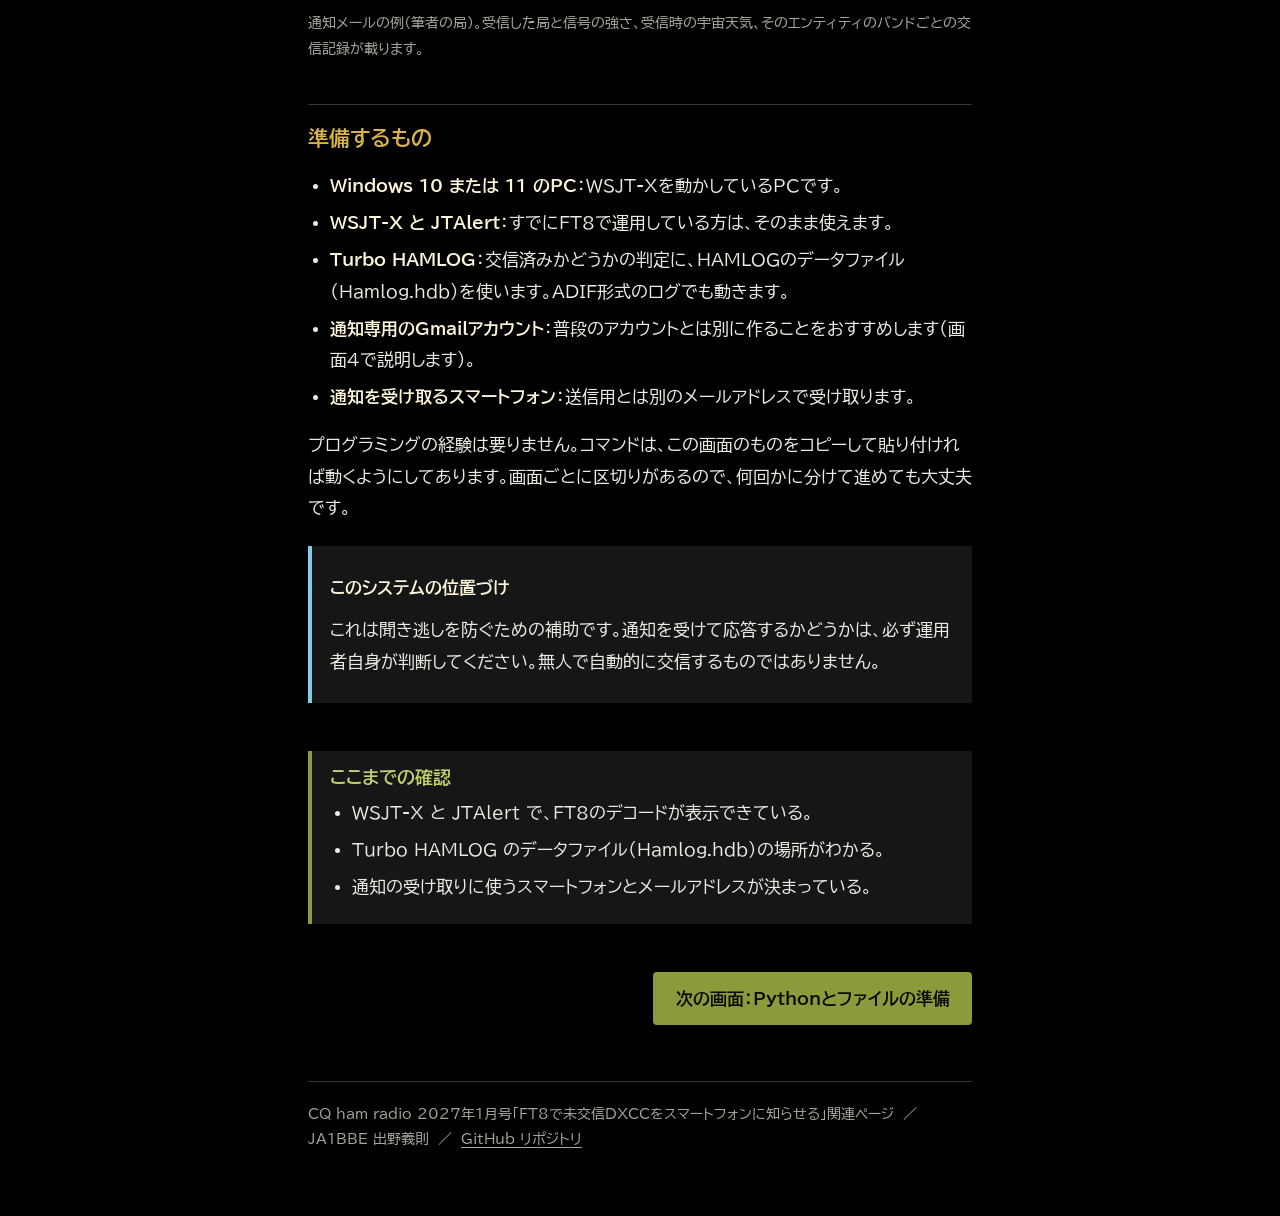
==== commit 62fe598e: "Add files via upload" ====
--- a/docs/index.html
+++ b/docs/index.html
@@ -3,99 +3,77 @@
 <head>
 <meta charset="utf-8">
 <meta name="viewport" content="width=device-width, initial-scale=1, viewport-fit=cover">
-<title>全体像と準備するもの（1／4）｜DXクラスター通知の構築手順（DXCC代行ワッチの追加機能）</title>
+<title>全体像と準備するもの（1／6）｜DXCC代行ワッチの構築手順</title>
 <link rel="preconnect" href="https://fonts.googleapis.com">
 <link rel="preconnect" href="https://fonts.gstatic.com" crossorigin>
 <link href="https://fonts.googleapis.com/css2?family=BIZ+UDGothic&family=BIZ+UDPGothic:wght@400;700&display=swap" rel="stylesheet">
-<link rel="stylesheet" href="../style.css">
-<style>.meter { grid-template-columns: repeat(4, 1fr); }</style>
+<link rel="stylesheet" href="style.css">
 </head>
 <body>
 <div class="wrap">
 <header class="top">
-<div class="site"><a href="index.html">DXクラスター通知の構築手順（DXCC代行ワッチの追加機能）</a><a href="https://ja1bbe.wixsite.com/mysite">JA1BBE ホームページ</a></div>
-<nav aria-label="手順の進み具合"><ol class="meter"><li class="now"><a href="index.html" aria-current="step"><span>全体像</span></a></li><li class=""><a href="step2.html"><span>通知の条件</span></a></li><li class=""><a href="step3.html"><span>試験と起動</span></a></li><li class=""><a href="step4.html"><span>通知の見方</span></a></li></ol></nav>
+<div class="site"><a href="index.html">DXCC代行ワッチ（DXCC水先案内人）の構築手順</a><a href="https://ja1bbe.wixsite.com/mysite">JA1BBE ホームページ</a></div>
+<nav aria-label="手順の進み具合"><ol class="meter"><li class="now"><a href="index.html" aria-current="step"><span>全体像</span></a></li><li class=""><a href="step2.html"><span>Python</span></a></li><li class=""><a href="step3.html"><span>設定とログ</span></a></li><li class=""><a href="step4.html"><span>Gmail</span></a></li><li class=""><a href="step5.html"><span>起動</span></a></li><li class=""><a href="step6.html"><span>通知の見方</span></a></li></ol></nav>
 </header>
 <main>
-<p class="step">1／4</p>
+<p class="step">1／6</p>
 <h1>全体像と準備するもの</h1>
 
-<p class="lead">日本の局が DX クラスターに上げたスポットを見張り、自局が未交信のエンティティが見つかったときだけ、スマートフォンにメールで知らせる仕組みです。FT8・CW・SSB などのモードと、全バンドか特定のバンドかを選べます。DXCC代行ワッチ（dxcc-pilot）の追加機能として、同じフォルダに入れて使います。</p>
+<p class="lead">FT8で、バンドごとに未交信のDXCCエンティティが聞こえたときだけ、スマートフォンにメールで知らせる仕組みです。シャックを離れていても、寝ている間でも、必要なときだけ知らせてくれます。この6つの画面で、ご自分の局に構築する手順を順に説明します。</p>
 
 <h2>どのように動くのか</h2>
 <figure>
-<svg viewBox="0 0 660 300" role="img" aria-label="構成図。DXSCAPEとDX Summitの日本の局のスポットを、cluster_watch.py が定期的に取得し、HAMLOGの交信記録と比べて、未交信ならGmail経由でスマートフォンに知らせる。">
+<svg viewBox="0 0 660 300" role="img" aria-label="システム構成図。受信機からWSJT-Xへ、WSJT-XからUDPマルチキャストでJTAlertと通知スクリプトへ、通知スクリプトからGmail経由でスマートフォンへ。通知スクリプトはHAMLOGの交信記録を読む。">
  <g font-family="BIZ UDPGothic, sans-serif" font-size="15" fill="#EDEAE2">
-  <rect x="10" y="20" width="200" height="54" rx="4" fill="#161616" stroke="#5A554B"/>
-  <text x="110" y="44" text-anchor="middle">DXSCAPE（JA25）</text><text x="110" y="64" text-anchor="middle" font-size="12" fill="#A9A59B">日本からのスポット</text>
-  <rect x="10" y="100" width="200" height="54" rx="4" fill="#161616" stroke="#5A554B"/>
-  <text x="110" y="124" text-anchor="middle">DX Summit</text><text x="110" y="144" text-anchor="middle" font-size="12" fill="#A9A59B">スポッターが日本の局のもの</text>
-  <line x1="210" y1="47" x2="250" y2="47" stroke="#7FCFE3" stroke-width="2"/><line x1="210" y1="127" x2="250" y2="127" stroke="#7FCFE3" stroke-width="2"/>
-  <line x1="250" y1="47" x2="250" y2="127" stroke="#7FCFE3" stroke-width="2"/><line x1="250" y1="87" x2="282" y2="87" stroke="#7FCFE3" stroke-width="2"/><path d="M285 87 l-8 -5 v10z" fill="#7FCFE3"/>
-  <rect x="290" y="60" width="200" height="54" rx="4" fill="#161616" stroke="#D9B44A" stroke-width="2"/>
-  <text x="390" y="84" text-anchor="middle">cluster_watch.py</text><text x="390" y="104" text-anchor="middle" font-size="12" fill="#A9A59B">モード・バンド・未交信の判定</text>
-  <rect x="290" y="200" width="200" height="54" rx="4" fill="#161616" stroke="#5A554B"/>
-  <text x="390" y="224" text-anchor="middle">HAMLOG（Hamlog.hdb）</text><text x="390" y="244" text-anchor="middle" font-size="12" fill="#A9A59B">自局の交信記録（読むだけ）</text>
-  <line x1="390" y1="200" x2="390" y2="117" stroke="#A9A59B" stroke-width="2" stroke-dasharray="5 4"/><path d="M390 114 l-5 8 h10z" fill="#A9A59B"/>
-  <rect x="530" y="60" width="120" height="54" rx="4" fill="#161616" stroke="#5A554B"/>
-  <text x="590" y="84" text-anchor="middle">Gmail</text><text x="590" y="104" text-anchor="middle" font-size="12" fill="#A9A59B">送信</text>
-  <line x1="490" y1="87" x2="524" y2="87" stroke="#7FCFE3" stroke-width="2"/><path d="M527 87 l-8 -5 v10z" fill="#7FCFE3"/>
-  <rect x="530" y="200" width="120" height="54" rx="4" fill="#161616" stroke="#5A554B"/>
-  <text x="590" y="224" text-anchor="middle">スマートフォン</text><text x="590" y="244" text-anchor="middle" font-size="12" fill="#A9A59B">通知を受け取る</text>
-  <line x1="590" y1="114" x2="590" y2="194" stroke="#7FCFE3" stroke-width="2"/><path d="M590 197 l-5 -8 h10z" fill="#7FCFE3"/>
+  <rect x="10" y="20" width="170" height="54" rx="4" fill="#161616" stroke="#5A554B"/>
+  <text x="95" y="44" text-anchor="middle">SDR または無線機</text><text x="95" y="64" text-anchor="middle" font-size="12" fill="#A9A59B">受信</text>
+  <rect x="235" y="20" width="170" height="54" rx="4" fill="#161616" stroke="#5A554B"/>
+  <text x="320" y="44" text-anchor="middle">WSJT-X</text><text x="320" y="64" text-anchor="middle" font-size="12" fill="#A9A59B">FT8のデコード</text>
+  <line x1="180" y1="47" x2="232" y2="47" stroke="#7FCFE3" stroke-width="2"/><path d="M232 47 l-8 -5 v10z" fill="#7FCFE3"/>
+  <line x1="320" y1="74" x2="320" y2="110" stroke="#7FCFE3" stroke-width="2"/>
+  <text x="330" y="100" font-size="12" fill="#7FCFE3">UDPマルチキャスト</text>
+  <line x1="150" y1="110" x2="490" y2="110" stroke="#7FCFE3" stroke-width="2"/>
+  <line x1="150" y1="110" x2="150" y2="140" stroke="#7FCFE3" stroke-width="2"/><path d="M150 143 l-5 -8 h10z" fill="#7FCFE3"/>
+  <line x1="490" y1="110" x2="490" y2="140" stroke="#7FCFE3" stroke-width="2"/><path d="M490 143 l-5 -8 h10z" fill="#7FCFE3"/>
+  <rect x="60" y="145" width="180" height="54" rx="4" fill="#161616" stroke="#5A554B"/>
+  <text x="150" y="169" text-anchor="middle">JTAlert</text><text x="150" y="189" text-anchor="middle" font-size="12" fill="#A9A59B">画面表示・交信の記録</text>
+  <rect x="390" y="145" width="200" height="54" rx="4" fill="#161616" stroke="#D9B44A" stroke-width="2"/>
+  <text x="490" y="169" text-anchor="middle" fill="#D9B44A" font-weight="700" font-family="Consolas, Menlo, monospace">dxcc_notify.py</text><text x="490" y="189" text-anchor="middle" font-size="12" fill="#A9A59B">判定・通知</text>
+  <rect x="380" y="232" width="100" height="44" rx="4" fill="#161616" stroke="#5A554B"/><text x="430" y="259" text-anchor="middle">Gmail</text>
+  <rect x="510" y="232" width="140" height="44" rx="4" fill="#161616" stroke="#5A554B"/><text x="580" y="259" text-anchor="middle">スマートフォン</text>
+  <line x1="460" y1="199" x2="440" y2="229" stroke="#7FCFE3" stroke-width="2"/>
+  <line x1="480" y1="254" x2="507" y2="254" stroke="#7FCFE3" stroke-width="2"/><path d="M507 254 l-8 -5 v10z" fill="#7FCFE3"/>
+  <rect x="160" y="232" width="170" height="44" rx="4" fill="#161616" stroke="#5A554B"/><text x="245" y="259" text-anchor="middle">Turbo HAMLOG</text>
+  <line x1="330" y1="254" x2="400" y2="190" stroke="#A9A59B" stroke-width="1.5" stroke-dasharray="5 4"/>
+  <text x="270" y="222" font-size="12" fill="#A9A59B">交信記録を読む</text>
  </g>
 </svg>
-<figcaption>点線は、交信済みかどうかを確かめるために HAMLOG を読む流れです。HAMLOG のファイルには書き込みません。</figcaption>
+<figcaption>受信した局が、そのバンドで未交信のエンティティなら、通知スクリプトがメールを送ります。</figcaption>
 </figure>
-<p>スクリプト <code>cluster_watch.py</code> が、2分ごとに次の2か所からスポットを取得します。</p>
-<ul>
-<li><strong>DXSCAPE の JA25</strong>：日本からのスポットの直近25件を表示しているページです。</li>
-<li><strong>DX Summit</strong>：世界中のスポットが流れるサイトです。このうち、スポッターのコールサインが日本の局のものだけを使います。</li>
-</ul>
-<p>スポットのモード・バンドが、設定で選んだものに当てはまり、そのエンティティが未交信であれば、メールを送ります。交信済みかどうかは、DXCC代行ワッチと同じく、HAMLOG の自局の交信と <code>logs</code> フォルダの ADIF で判定します。ゲスト運用（他局のコールサインでの運用）の交信は数えません。</p>
-
-<h2>DXCC代行ワッチとの違い</h2>
-<div class="tbl"><table>
-<tr><th></th><th>DXCC代行ワッチ</th><th>DXクラスター通知</th></tr>
-<tr><td>手がかり</td><td>自局の SDR・無線機で受信した FT8</td><td>日本の局が上げたスポット</td></tr>
-<tr><td>モード</td><td>FT8</td><td>FT8・FT4・CW・SSB から選ぶ</td></tr>
-<tr><td>バンド</td><td>受信中のバンドだけ</td><td>全バンド、または選んだバンド</td></tr>
-<tr><td>無線機・WSJT-X</td><td>必要</td><td>不要（PC とインターネットだけで動く）</td></tr>
-<tr><td>確かさ</td><td>自局で実際に聞こえた局</td><td>日本のどこかで聞こえた局（誤ったスポットもある）</td></tr>
-</table></div>
-<p>代行ワッチで 7MHz を受信している間に、14MHz に未交信の局が現れても気付けません。DXクラスター通知は、その欠点を補います。両方を同時に動かすこともできます（画面3）。</p>
+<p>WSJT-Xのデコード結果を、JTAlertと通知スクリプト（dxcc_notify.py）が同時に受け取ります。スクリプトは、Turbo HAMLOGの交信記録と照らし合わせ、<strong>そのバンドで未交信のエンティティ</strong>のときだけGmailからメールを送ります。交信をHAMLOGに記録すると、スクリプトが記録を読み直し、そのエンティティの通知は自動的に止まります。</p>
+<figure class="shot"><img src="img/notify-rx.png" alt="通知メールの例。80mでモントセラトのVP2MAAを受信したことを知らせ、SNR、受信時刻、受信メッセージ、宇宙天気、このエンティティの交信記録を示している。" width="640" loading="lazy"><figcaption>通知メールの例（筆者の局）。受信した局と信号の強さ、受信時の宇宙天気、そのエンティティのバンドごとの交信記録が載ります。</figcaption></figure>
 
 <h2>準備するもの</h2>
-<p>DXCC代行ワッチの構築手順のうち、次の画面を済ませていることが前提です。Python、国別データ、自局の設定、Gmail の準備は共通なので、もう一度行う必要はありません。</p>
 <ul>
-<li><a href="../step2.html">画面2：Pythonとファイルの準備</a>（Big CTY の <code>cty_latest.dat</code> と <code>cty_latest.csv</code> を含む）</li>
-<li><a href="../step3.html">画面3：自局の設定とログの確認</a>（<code>settings.ini</code> の <code>[station]</code>）</li>
-<li><a href="../step4.html">画面4：Gmailの準備</a>（環境変数 <code>DXCC_MAIL_PASS</code> の登録とテストメール）</li>
+<li><strong>Windows 10 または 11 のPC</strong>：WSJT-Xを動かしているPCです。</li>
+<li><strong>WSJT-X と JTAlert</strong>：すでにFT8で運用している方は、そのまま使えます。</li>
+<li><strong>Turbo HAMLOG</strong>：交信済みかどうかの判定に、HAMLOGのデータファイル（Hamlog.hdb）を使います。ADIF形式のログでも動きます。</li>
+<li><strong>通知専用のGmailアカウント</strong>：普段のアカウントとは別に作ることをおすすめします（画面4で説明します）。</li>
+<li><strong>通知を受け取るスマートフォン</strong>：送信用とは別のメールアドレスで受け取ります。</li>
 </ul>
-<p>代行ワッチ（WSJT-X との接続）を使わず、DXクラスター通知だけを使う場合も、この3つの画面は必要です。</p>
+<p>プログラミングの経験は要りません。コマンドは、この画面のものをコピーして貼り付ければ動くようにしてあります。画面ごとに区切りがあるので、何回かに分けて進めても大丈夫です。</p>
 
-<h2>ファイルを最新にする</h2>
-<p>GitHub のリポジトリから最新のファイル一式を入手し、<code>C:\dxcc-pilot</code> に上書きします。DXクラスター通知で加わるのは、次のファイルです。</p>
-<div class="cmd tree"><pre>C:\dxcc-pilot\
-  cluster_watch.py      … DXクラスター通知の本体（新規）
-  start_cluster.bat     … 起動用ファイルの見本（新規）
-  settings.ini          … [cluster] の欄が加わりました
-  hamlog_reader.py      … 2つのスクリプトが同時に HAMLOG を読めるよう修正
-  dxcc_notify.py        … HAMLOG を読めなかったときの扱いを修正</pre></div>
-<div class="warn"><p><strong>settings.ini は上書きしない</strong></p><p>すでに自局の値を書き込んだ <code>settings.ini</code> は、上書きすると書き直しになります。新しい <code>settings.ini</code> から、<code>[cluster]</code> 以下の部分だけをコピーして、お手元の <code>settings.ini</code> の末尾に貼り付けてください。</p></div>
-<div class="note"><p><strong>hamlog_reader.py と dxcc_notify.py も入れ替える理由</strong></p><p>古い版のまま2つのスクリプトを同時に動かすと、HAMLOG の読み込みがぶつかって失敗することがあります。失敗すると、ADIF のうちゲスト運用の交信を見分けられず、交信済みが多めに数えられて、未交信の通知が漏れます。新しい版ではこれが起きないようにしてあります。</p></div>
-
-<h2>スポットの提供元への配慮</h2>
-<p>DXSCAPE と DX Summit は、どちらも個人や団体が運営しているサイトです。このスクリプトは、取得の間隔を60秒より短くできないようにしてあります。間隔を短くしすぎないこと、取得したデータを再配布しないことをお守りください。</p>
+<div class="note"><p><strong>このシステムの位置づけ</strong></p><p>これは聞き逃しを防ぐための補助です。通知を受けて応答するかどうかは、必ず運用者自身が判断してください。無人で自動的に交信するものではありません。</p></div>
 
 <div class="check"><h2>ここまでの確認</h2><ul>
-<li>DXCC代行ワッチの画面2〜4を済ませ、テストメールが届いている。</li>
-<li><code>C:\dxcc-pilot</code> に <code>cluster_watch.py</code> があり、<code>settings.ini</code> の末尾に <code>[cluster]</code> の欄を加えた。</li></ul></div>
+<li>WSJT-X と JTAlert で、FT8のデコードが表示できている。</li>
+<li>Turbo HAMLOG のデータファイル（Hamlog.hdb）の場所がわかる。</li>
+<li>通知の受け取りに使うスマートフォンとメールアドレスが決まっている。</li></ul></div>
 
-<div class="nav"><a class="btn back" href="../index.html">DXCC代行ワッチの手順へ</a><a class="btn next" href="step2.html">次の画面：通知の条件を決める</a></div>
+<div class="nav"><a class="btn next" href="step2.html">次の画面：Pythonとファイルの準備</a></div>
 </main>
-<footer>DXCC代行ワッチ（dxcc-pilot）の追加機能「DXクラスター通知」　／　JA1BBE 出野義則　／　<a href="https://github.com/ja1bbe/dxcc-pilot">GitHub リポジトリ</a></footer>
+<footer>CQ ham radio 2027年1月号「FT8で未交信DXCCをスマートフォンに知らせる」関連ページ　／　JA1BBE 出野義則　／　<a href="https://github.com/ja1bbe/dxcc-pilot">GitHub リポジトリ</a></footer>
 </div>
-<script src="../copy.js"></script>
+<script src="copy.js"></script>
 </body>
 </html>
--- a/docs/style.css
+++ b/docs/style.css
@@ -0,0 +1,106 @@
+/* DXCC代行ワッチ 構築手順ページ（ホームページに合わせた黒背景・金色の見出し） */
+:root {
+  --bg: #000000;
+  --panel: #161616;
+  --ink: #EDEAE2;
+  --sub: #A9A59B;
+  --gold: #D9B44A;
+  --olive: #8C9A3C;
+  --coral: #E9806E;
+  --aqua: #7FCFE3;
+  --rule: #3A3732;
+  color-scheme: dark;
+}
+* { box-sizing: border-box; }
+html { scroll-padding-top: env(safe-area-inset-top, 0px); }
+body {
+  margin: 0;
+  padding-top: env(safe-area-inset-top, 0px);
+  padding-bottom: env(safe-area-inset-bottom, 0px);
+  background: var(--bg);
+  color: var(--ink);
+  font-family: "BIZ UDPGothic", "Hiragino Sans", "Yu Gothic", Meiryo, sans-serif;
+  font-size: 17px;
+  line-height: 1.85;
+  -webkit-text-size-adjust: 100%;
+}
+.wrap { max-width: 44rem; margin: 0 auto; padding: 0 1.25rem 4rem; }
+a { color: var(--aqua); text-underline-offset: 3px; }
+a:focus-visible, button:focus-visible { outline: 3px solid var(--aqua); outline-offset: 3px; }
+
+/* 進み具合の表示 */
+.top { padding: 1.4rem 0 1.6rem; border-bottom: 1px solid var(--rule); margin-bottom: 2.2rem; }
+.site { display: flex; justify-content: space-between; align-items: baseline; gap: 1rem; flex-wrap: wrap;
+        font-size: .9rem; color: var(--sub); }
+.site a { color: var(--sub); text-decoration: none; }
+.site a:hover { color: var(--ink); }
+.meter { display: grid; grid-template-columns: repeat(6, 1fr); gap: 6px; margin-top: .9rem; list-style: none; padding: 0; }
+.meter li a { display: block; text-decoration: none; color: var(--sub); font-size: .78rem; line-height: 1.3; }
+.meter li a::before { content: ""; display: block; height: 10px; border-radius: 2px; background: #2A2824;
+                      margin-bottom: .35rem; }
+.meter li.done a::before { background: #6B5A26; }
+.meter li.now a::before { background: var(--gold); box-shadow: 0 0 10px rgba(217,180,74,.55); }
+.meter li.now a { color: var(--gold); font-weight: 700; }
+@media (max-width: 560px) { .meter li a span { display: none; } }
+
+h1, h2, h3 { color: var(--gold); font-weight: 700; line-height: 1.4; }
+h1 { font-size: 1.85rem; margin: 0 0 .4rem; }
+.step { color: var(--sub); font-size: 1rem; margin: 0; }
+.lead { font-size: 1.08rem; margin: 1.2rem 0 2rem; }
+h2 { font-size: 1.3rem; margin: 2.6rem 0 .6rem; padding-top: 1.2rem; border-top: 1px solid var(--rule); }
+h3 { font-size: 1.08rem; margin: 1.8rem 0 .4rem; }
+p { margin: .7rem 0; }
+ol, ul { padding-left: 1.4rem; }
+li { margin: .35rem 0; }
+strong { color: #FFF6DA; }
+
+/* コマンド（コピーボタン付き） */
+.cmd { position: relative; margin: .9rem 0; }
+.cmd pre { margin: 0; padding: .9rem 1rem; background: var(--panel); border: 1px solid var(--rule);
+           border-radius: 4px; overflow-x: auto; font-family: "BIZ UDGothic", Consolas, "MS Gothic", monospace;
+           font-size: .92rem; line-height: 1.6; color: #F3EFE4; white-space: pre; }
+.cmd:not(.tree):not(.out) pre { padding-right: 4.8rem; }
+.cmd button { position: absolute; top: .5rem; right: .5rem; font: inherit; font-size: .8rem; padding: .2rem .7rem;
+              background: transparent; color: var(--aqua); border: 1px solid var(--aqua); border-radius: 3px; cursor: pointer; }
+.cmd button.ok { color: var(--olive); border-color: var(--olive); }
+code { font-family: "BIZ UDGothic", Consolas, monospace; font-size: .92em; background: var(--panel);
+       padding: .05rem .35rem; border-radius: 3px; }
+.out pre { color: var(--sub); }
+
+/* 表 */
+.tbl { overflow-x: auto; margin: 1rem 0; }
+table { border-collapse: collapse; width: 100%; font-size: .95rem; }
+th, td { text-align: left; vertical-align: top; padding: .5rem .7rem; border-bottom: 1px solid var(--rule); }
+th { color: var(--gold); font-weight: 700; white-space: nowrap; }
+
+/* 囲み */
+.note, .warn, .check { margin: 1.4rem 0; padding: .9rem 1.1rem; border-left: 4px solid; background: var(--panel); }
+.note { border-color: var(--aqua); }
+.warn { border-color: var(--coral); }
+.warn strong:first-child { color: var(--coral); }
+.check { border-color: var(--olive); margin-top: 3rem; }
+.check h2 { border: 0; margin: 0 0 .3rem; padding: 0; font-size: 1.15rem; color: #C4D06A; }
+.check ul { margin: .4rem 0; }
+
+/* 図 */
+figure { margin: 1.6rem 0; }
+figcaption { color: var(--sub); font-size: .88rem; margin-top: .4rem; }
+.ph { border: 1px dashed #5A554B; padding: 2.2rem 1rem; text-align: center; color: var(--sub); font-size: .9rem; }
+svg { max-width: 100%; height: auto; display: block; }
+.tree pre { color: #F3EFE4; }
+
+/* 前後の画面へ */
+.nav { display: flex; justify-content: space-between; gap: 1rem; margin-top: 3rem; flex-wrap: wrap; }
+.btn { display: inline-block; padding: .7rem 1.4rem; border-radius: 4px; font-weight: 700; text-decoration: none; }
+.btn.next { background: var(--olive); color: #0A0A00; margin-left: auto; }
+.btn.back { border: 1px solid var(--aqua); color: var(--aqua); }
+.btn:hover { filter: brightness(1.12); }
+footer { margin-top: 3.5rem; padding-top: 1.2rem; border-top: 1px solid var(--rule); color: var(--sub); font-size: .85rem; }
+footer a { color: var(--sub); }
+@media (prefers-reduced-motion: reduce) { * { transition: none !important; } }
+
+/* 通知メールの画面（スマートフォンの縦長の図） */
+.shot img { display: block; width: 100%; max-width: 300px; height: auto; border-radius: 6px; }
+.shots { display: grid; grid-template-columns: repeat(auto-fit, minmax(190px, 1fr)); gap: 1.2rem; margin: 1.6rem 0; }
+.shots figure { margin: 0; }
+.shots img { display: block; width: 100%; height: auto; border-radius: 6px; }
